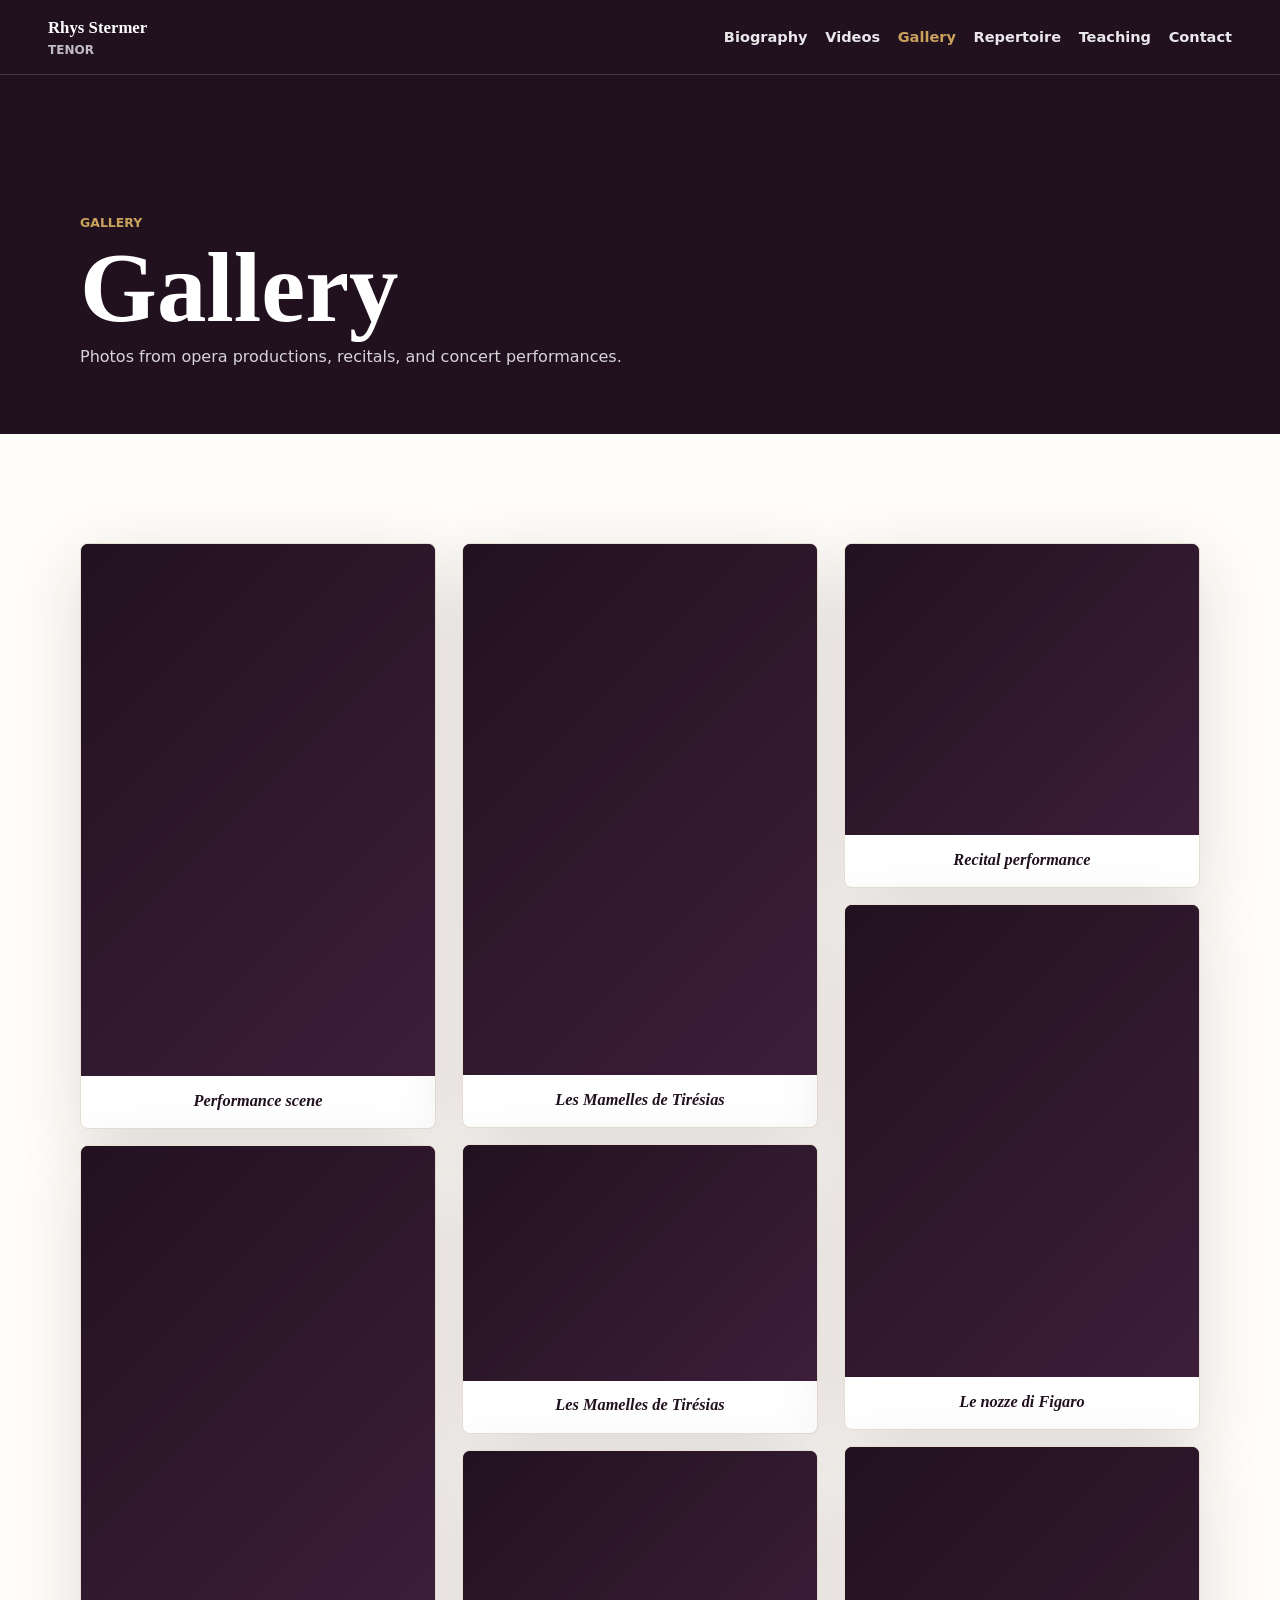
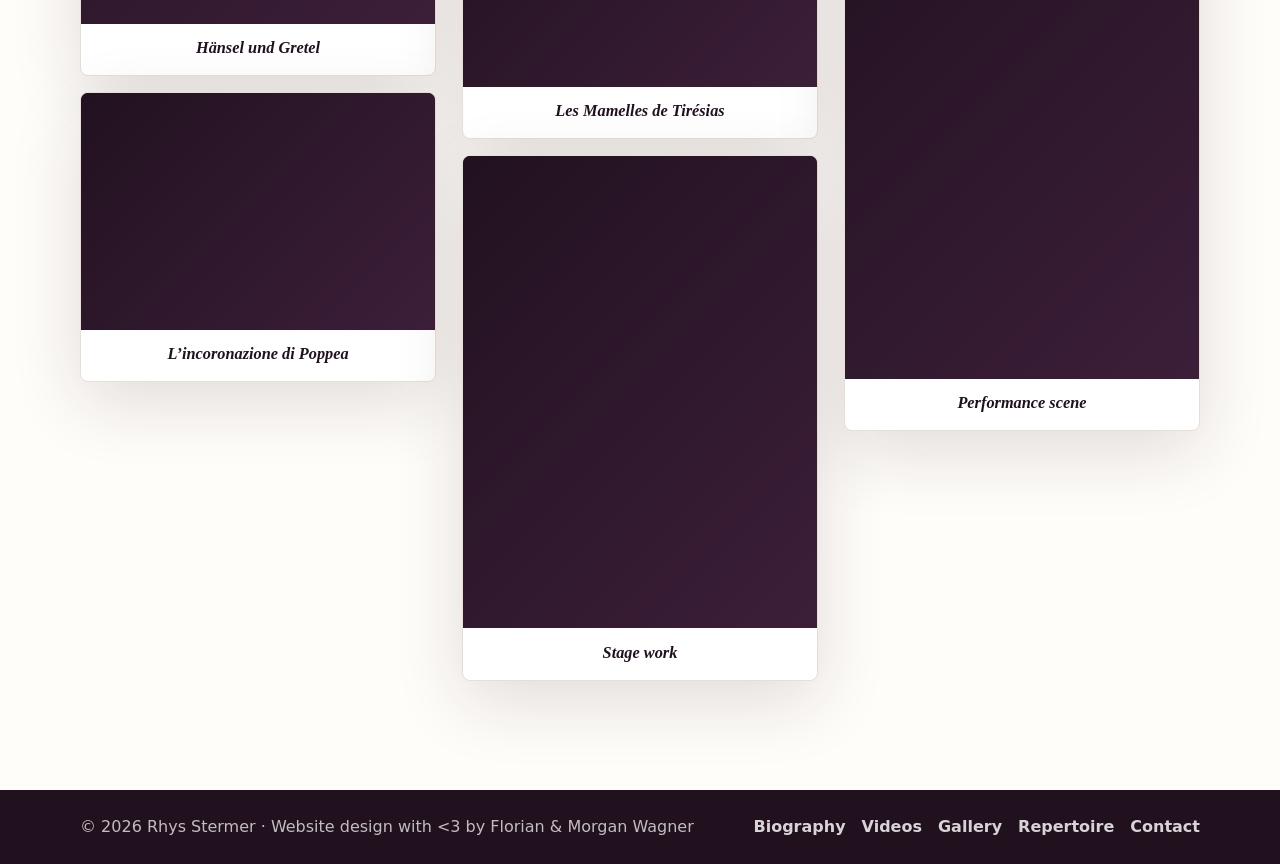
==== gallery.html @ 255713c3 "Deploy Rhys site with GitHub Pages" ====
<!doctype html>
<html lang="en">
  <head>
    <meta charset="utf-8">
    <meta name="viewport" content="width=device-width, initial-scale=1">
    <meta
      http-equiv="Content-Security-Policy"
      content="default-src 'none'; base-uri 'self'; connect-src 'self' https://formspree.io; font-src 'self' data:; form-action https://formspree.io; frame-ancestors 'none'; frame-src 'none'; img-src 'self' https://i.ytimg.com data:; manifest-src 'self'; media-src 'self'; object-src 'none'; script-src 'self'; script-src-attr 'none'; style-src 'self'; style-src-attr 'none'; worker-src 'none'"
    >
    <meta name="referrer" content="strict-origin-when-cross-origin">
    <meta name="description" content="Performance images for American tenor Rhys Stermer.">
    <meta name="theme-color" content="#21111f">
    <meta property="og:type" content="website">
    <meta property="og:title" content="Gallery | Rhys Stermer">
    <meta property="og:description" content="Performance images for American tenor Rhys Stermer.">
    <meta property="og:image" content="assets/images/gallery-01.jpg">
    <title>Gallery | Rhys Stermer</title>
    <link rel="stylesheet" href="assets/css/styles.css">
    <script src="assets/js/main.js" defer></script>
  </head>
  <body>
    <a class="skip-link" href="#main">Skip to content</a>

    <header class="site-header site-header--solid" data-site-header>
      <a class="brand" href="index.html" aria-label="Rhys Stermer home">
        <span class="brand__name">Rhys Stermer</span>
        <span class="brand__meta">Tenor</span>
      </a>
      <button class="nav-toggle" type="button" aria-label="Open navigation" aria-expanded="false" aria-controls="primary-nav" data-nav-toggle>
        <span></span>
        <span></span>
        <span></span>
      </button>
      <nav class="primary-nav" id="primary-nav" aria-label="Primary navigation" data-primary-nav>
        <a href="index.html#bio">Biography</a>
        <a href="index.html#videos">Videos</a>
        <a href="gallery.html" aria-current="page">Gallery</a>
        <a href="index.html#repertoire">Repertoire</a>
        <a href="index.html#teaching">Teaching</a>
        <a href="index.html#contact">Contact</a>
      </nav>
    </header>

    <main id="main">
      <section class="page-hero" aria-labelledby="gallery-title">
        <div class="section__inner">
          <p class="section-kicker">Gallery</p>
          <h1 id="gallery-title">Gallery</h1>
          <p>Photos from opera productions, recitals, and concert performances.</p>
        </div>
      </section>

      <section class="section gallery-section" aria-label="Performance image gallery">
        <div class="section__inner">
          <div class="gallery-grid" aria-live="polite">
            <figure class="gallery-card gallery-card--tall">
              <img src="assets/images/gallery-01.jpg" alt="Rhys Stermer in a staged performance with projected scenery." width="810" height="1217" loading="eager" decoding="async">
              <figcaption>Performance scene</figcaption>
            </figure>
            <figure class="gallery-card gallery-card--tall">
              <img src="assets/images/gallery-02.jpg" alt="Rhys Stermer in character makeup and costume." width="757" height="1022" loading="lazy" decoding="async">
              <figcaption>Hänsel und Gretel</figcaption>
            </figure>
            <figure class="gallery-card gallery-card--landscape">
              <img src="assets/images/gallery-03.jpg" alt="Rhys Stermer seated in an opera production." width="1600" height="1067" loading="lazy" decoding="async">
              <figcaption>L’incoronazione di Poppea</figcaption>
            </figure>
            <figure class="gallery-card gallery-card--portrait">
              <img src="assets/images/gallery-04.jpg" alt="Rhys Stermer performing in a colorful stage scene." width="1067" height="1600" loading="lazy" decoding="async">
              <figcaption>Les Mamelles de Tirésias</figcaption>
            </figure>
            <figure class="gallery-card gallery-card--landscape">
              <img src="assets/images/gallery-05.jpg" alt="Rhys Stermer performing with another singer." width="1600" height="1067" loading="lazy" decoding="async">
              <figcaption>Les Mamelles de Tirésias</figcaption>
            </figure>
            <figure class="gallery-card gallery-card--landscape">
              <img src="assets/images/gallery-06.jpg" alt="Rhys Stermer in costume on stage." width="1600" height="1067" loading="lazy" decoding="async">
              <figcaption>Les Mamelles de Tirésias</figcaption>
            </figure>
            <figure class="gallery-card gallery-card--portrait">
              <img src="assets/images/gallery-07.jpg" alt="Rhys Stermer in a theatrical pose under stage lighting." width="1201" height="1600" loading="lazy" decoding="async">
              <figcaption>Stage work</figcaption>
            </figure>
            <figure class="gallery-card gallery-card--square">
              <img src="assets/images/gallery-08.jpg" alt="Rhys Stermer with colleagues after a performance." width="654" height="538" loading="lazy" decoding="async">
              <figcaption>Recital performance</figcaption>
            </figure>
            <figure class="gallery-card gallery-card--portrait">
              <img src="assets/images/gallery-09.jpg" alt="Rhys Stermer in costume backstage." width="1200" height="1600" loading="lazy" decoding="async">
              <figcaption>Le nozze di Figaro</figcaption>
            </figure>
            <figure class="gallery-card gallery-card--tall">
              <img src="assets/images/rhys-primary.jpg" alt="Rhys Stermer in the homepage performance image." width="810" height="1217" loading="lazy" decoding="async">
              <figcaption>Performance scene</figcaption>
            </figure>
          </div>
        </div>
      </section>
    </main>

    <footer class="site-footer">
      <div class="site-footer__inner">
        <p>© <span data-current-year>2026</span> Rhys Stermer · Website design with &lt;3 by Florian &amp; Morgan Wagner</p>
        <nav aria-label="Footer navigation">
          <a href="index.html#bio">Biography</a>
          <a href="index.html#videos">Videos</a>
          <a href="gallery.html">Gallery</a>
          <a href="index.html#repertoire">Repertoire</a>
          <a href="index.html#contact">Contact</a>
        </nav>
      </div>
    </footer>
  </body>
</html>
---- assets/css/styles.css ----
:root {
  color-scheme: light;
  --plum-950: #21111f;
  --plum-900: #2b1729;
  --plum-800: #3e1f3b;
  --plum-700: #57304e;
  --gold-600: #b58a42;
  --gold-500: #caa25c;
  --sage-700: #4f6258;
  --ink: #171418;
  --muted: #686069;
  --line: #e8dfd4;
  --paper: #fffdf9;
  --warm: #f6efe6;
  --white: #ffffff;
  --shadow: 0 20px 70px rgba(33, 17, 31, 0.14);
  --serif: Georgia, "Times New Roman", serif;
  --sans: system-ui, -apple-system, BlinkMacSystemFont, "Segoe UI", Arial, sans-serif;
  --header-height: 74px;
  --phi: 1.618;
  --space-1: 0.618rem;
  --space-2: 1rem;
  --space-3: 1.618rem;
  --space-4: 2.618rem;
  --space-5: 4.236rem;
  --space-6: 6.854rem;
  --measure: 61.8ch;
  --layout-max: 70rem;
}

* {
  box-sizing: border-box;
}

html {
  scroll-behavior: smooth;
}

body {
  margin: 0;
  background: var(--paper);
  color: var(--ink);
  font-family: var(--sans);
  font-size: 16px;
  line-height: var(--phi);
  text-rendering: optimizeLegibility;
}

body.nav-open {
  overflow: hidden;
}

img {
  display: block;
  max-width: 100%;
}

[hidden] {
  display: none !important;
}

a {
  color: inherit;
  text-decoration-thickness: 1px;
  text-underline-offset: 0.22em;
}

button,
input,
textarea {
  font: inherit;
}

button {
  cursor: pointer;
}

h1,
h2,
h3 {
  margin: 0;
  color: var(--plum-950);
  font-family: var(--serif);
  font-weight: 700;
  line-height: 1.12;
  letter-spacing: 0;
}

h1 {
  max-width: 11ch;
  font-size: 2.618rem;
}

h2 {
  font-size: 1.618rem;
}

h3 {
  font-size: 1.272rem;
}

p {
  margin: 0;
}

i {
  font-style: italic;
}

.skip-link {
  position: fixed;
  top: 12px;
  left: 12px;
  z-index: 1000;
  transform: translateY(-160%);
  border-radius: 4px;
  background: var(--gold-500);
  color: var(--plum-950);
  padding: 0.75rem 1rem;
  font-weight: 700;
}

.skip-link:focus {
  transform: translateY(0);
}

.site-header {
  position: fixed;
  top: 0;
  left: 0;
  right: 0;
  z-index: 50;
  display: flex;
  min-height: var(--header-height);
  align-items: center;
  justify-content: space-between;
  flex-wrap: wrap;
  gap: 1rem;
  border-bottom: 1px solid rgba(255, 255, 255, 0.16);
  background: rgba(33, 17, 31, 0.76);
  color: var(--white);
  padding: 0.85rem clamp(1rem, 4vw, 3rem);
  backdrop-filter: blur(18px);
}

.has-js .site-header {
  flex-wrap: nowrap;
}

.site-header--solid {
  position: sticky;
  background: var(--plum-950);
}

.brand {
  display: inline-flex;
  min-width: 0;
  flex-direction: column;
  text-decoration: none;
}

.brand__name {
  font-family: var(--serif);
  font-size: 1.05rem;
  font-weight: 700;
}

.brand__meta {
  color: rgba(255, 255, 255, 0.72);
  font-size: 0.75rem;
  font-weight: 600;
  letter-spacing: 0;
  text-transform: uppercase;
}

.nav-toggle {
  position: relative;
  z-index: 60;
  display: inline-grid;
  width: 44px;
  height: 44px;
  place-items: center;
  border: 1px solid rgba(255, 255, 255, 0.28);
  border-radius: 4px;
  background: transparent;
  color: var(--white);
}

.nav-toggle span {
  display: block;
  width: 18px;
  height: 2px;
  background: currentColor;
}

.primary-nav {
  width: 100%;
  display: flex;
  flex-wrap: wrap;
  gap: 0.2rem 0.8rem;
  background: var(--plum-950);
  color: var(--white);
  padding: 0.65rem 1rem;
}

.has-js .primary-nav {
  position: fixed;
  inset: 0;
  display: grid;
  place-content: center;
  gap: 1rem;
  transform: translateX(100%);
  padding: 6rem 2rem 2rem;
  width: auto;
  text-align: center;
  transition: transform 220ms ease;
}

.has-js .primary-nav.is-open {
  transform: translateX(0);
}

.primary-nav a {
  display: inline-flex;
  justify-content: center;
  padding: 0.5rem;
  color: rgba(255, 255, 255, 0.9);
  font-weight: 700;
  text-decoration: none;
}

.primary-nav a:hover,
.primary-nav a:focus-visible,
.primary-nav a[aria-current="page"] {
  color: var(--gold-500);
}

.hero {
  position: relative;
  min-height: min(760px, 88svh);
  overflow: hidden;
  background: var(--plum-950);
  color: var(--white);
}

.hero__image,
.hero__overlay {
  position: absolute;
  inset: 0;
}

.hero__image img {
  width: 100%;
  height: 100%;
  object-fit: cover;
  object-position: center 38%;
  opacity: 0.74;
}

.hero__overlay {
  background:
    linear-gradient(90deg, rgba(33, 17, 31, 0.94) 0%, rgba(33, 17, 31, 0.68) 61.8%, rgba(33, 17, 31, 0.16) 100%),
    linear-gradient(0deg, rgba(33, 17, 31, 0.76) 0%, rgba(33, 17, 31, 0.08) 38.2%);
}

.hero__content {
  position: relative;
  z-index: 2;
  display: grid;
  min-height: min(760px, 88svh);
  align-content: end;
  gap: var(--space-3);
  max-width: 760px;
  padding: calc(var(--header-height) + var(--space-4)) 1rem var(--space-4);
}

.hero h1,
.hero p {
  color: var(--white);
}

.eyebrow,
.section-kicker {
  color: var(--gold-500);
  font-size: 0.78rem;
  font-weight: 800;
  letter-spacing: 0;
  text-transform: uppercase;
}

.hero__lead {
  max-width: var(--measure);
  font-size: 1.12rem;
  line-height: 1.55;
}

.hero__text {
  max-width: 52ch;
  color: rgba(255, 255, 255, 0.84);
}

.button-row {
  display: flex;
  flex-wrap: wrap;
  gap: var(--space-2);
  margin-top: var(--space-1);
}

.button {
  display: inline-flex;
  min-height: 46px;
  align-items: center;
  justify-content: center;
  border: 1px solid transparent;
  border-radius: 4px;
  padding: 0.78rem 1rem;
  font-weight: 800;
  text-decoration: none;
  transition: background 160ms ease, border-color 160ms ease, color 160ms ease, transform 160ms ease;
}

.button:hover,
.button:focus-visible {
  transform: translateY(-1px);
}

.button--primary {
  background: var(--gold-500);
  color: var(--plum-950);
}

.button--secondary {
  border-color: rgba(255, 255, 255, 0.52);
  color: var(--white);
}

.hero-facts {
  display: grid;
  grid-template-columns: 1fr;
  gap: var(--space-1);
  margin: var(--space-1) 0 0;
}

.hero-facts div {
  border-left: 2px solid var(--gold-500);
  background: rgba(255, 255, 255, 0.1);
  padding: 0.8rem 0.9rem;
}

.hero-facts dt {
  color: rgba(255, 255, 255, 0.66);
  font-size: 0.72rem;
  font-weight: 800;
  letter-spacing: 0;
  text-transform: uppercase;
}

.hero-facts dd {
  margin: 0.12rem 0 0;
  color: var(--white);
  font-weight: 700;
}

.section {
  padding: var(--space-5) 0;
}

.section__inner {
  width: min(var(--layout-max), calc(100% - var(--space-4)));
  margin: 0 auto;
}

.section--intro {
  background: var(--paper);
}

.section--muted {
  background: var(--warm);
}

.section--plum,
.section--contact {
  background: var(--plum-950);
  color: rgba(255, 255, 255, 0.82);
}

.section--plum h2,
.section--plum h3,
.section--contact h2,
.section--contact h3 {
  color: var(--white);
}

.two-column {
  display: grid;
  gap: var(--space-4);
}

.copy-block {
  display: grid;
  gap: var(--space-2);
}

.copy-block p,
.section-heading p,
.content-card p,
.contact-layout p {
  max-width: var(--measure);
  color: var(--muted);
}

.section--plum .section-heading p,
.section--plum .content-card p,
.section--contact p {
  color: rgba(255, 255, 255, 0.76);
}

.section-heading {
  display: grid;
  gap: var(--space-1);
  margin-bottom: var(--space-4);
}

.section-heading--split {
  align-items: end;
}

.info-panel,
.content-card,
.contact-form {
  border: 1px solid var(--line);
  border-radius: 8px;
  background: var(--white);
  box-shadow: var(--shadow);
}

.info-panel {
  align-self: start;
  padding: 1.25rem;
}

.section--materials {
  background: var(--paper);
  padding-top: 0;
}

.materials-panel {
  display: grid;
  gap: var(--space-3);
  border: 1px solid var(--line);
  border-radius: 8px;
  background: var(--white);
  padding: var(--space-3);
  box-shadow: var(--shadow);
}

.materials-panel h2 {
  margin-top: 0.35rem;
}

.materials-panel p:not(.section-kicker) {
  max-width: 650px;
  color: var(--muted);
}

.materials-actions {
  display: flex;
  flex-wrap: wrap;
  gap: 0.65rem;
}

.button--dark {
  border-color: rgba(33, 17, 31, 0.18);
  background: var(--plum-950);
  color: var(--white);
}

.timeline {
  display: grid;
  gap: 1.1rem;
  margin-top: 1.2rem;
}

.timeline article {
  border-left: 2px solid var(--gold-500);
  padding-left: 1rem;
}

.timeline__school {
  color: var(--plum-950);
  font-weight: 800;
}

.timeline time {
  color: var(--sage-700);
  font-size: 0.92rem;
  font-weight: 800;
}

.highlight-list {
  display: grid;
  gap: 0.65rem;
  grid-template-columns: 1fr;
  margin: 0;
  padding: 0;
  list-style: none;
}

.highlight-list li {
  border-bottom: 1px solid rgba(62, 31, 59, 0.13);
  padding: 0.4rem 0;
  color: var(--plum-950);
  font-weight: 650;
}

.text-link {
  color: var(--plum-800);
  font-weight: 800;
  text-decoration-color: var(--gold-500);
}

.section--plum .text-link,
.section--contact .text-link {
  color: var(--gold-500);
}

.video-grid,
.card-grid {
  display: grid;
  gap: 1rem;
}

.video-carousel {
  display: grid;
  gap: 1rem;
}

.gallery-carousel {
  display: grid;
  gap: 1rem;
}

.media-carousel {
  display: grid;
  gap: var(--space-2);
}

.media-carousel__viewport {
  margin-inline: -0.25rem;
  overflow-x: auto;
  overflow-y: hidden;
  padding: 0.25rem 0.25rem 0.75rem;
  scroll-behavior: smooth;
  scroll-padding-inline: 0.25rem;
  scroll-snap-type: x mandatory;
  scrollbar-width: none;
}

.media-carousel__viewport::-webkit-scrollbar {
  display: none;
}

.media-carousel__controls {
  display: none;
}

.has-js .media-carousel__controls {
  display: flex;
  align-items: center;
  justify-content: center;
  gap: 1rem;
}

.media-carousel__status {
  min-width: 9.5rem;
  color: var(--muted);
  font-size: 0.92rem;
  font-weight: 800;
  text-align: center;
}

.has-js .video-grid,
.has-js .performance-grid {
  display: flex;
  gap: var(--space-2);
  align-items: flex-start;
}

.video-card {
  display: grid;
  overflow: hidden;
  border: 1px solid var(--line);
  border-radius: 8px;
  background: var(--white);
  color: var(--ink);
  text-decoration: none;
  box-shadow: var(--shadow);
}

.video-card--featured {
  border-color: rgba(181, 138, 66, 0.46);
}

.video-card__thumb {
  position: relative;
  display: block;
  aspect-ratio: 16 / 9;
  overflow: hidden;
  background-color: var(--plum-900);
  background-position: center;
  background-size: cover;
}

.video-card__thumb img {
  width: 100%;
  height: 100%;
  object-fit: cover;
}

.video-card__thumb::after {
  position: absolute;
  inset: 0;
  content: "";
  background: rgba(33, 17, 31, 0.2);
}

.play-icon {
  position: absolute;
  top: 50%;
  left: 50%;
  z-index: 2;
  width: 56px;
  height: 56px;
  transform: translate(-50%, -50%);
  border-radius: 999px;
  background: rgba(255, 255, 255, 0.3);
}

.play-icon::before {
  position: absolute;
  top: 50%;
  left: 53%;
  width: 0;
  height: 0;
  transform: translate(-45%, -50%);
  border-top: 11px solid transparent;
  border-bottom: 11px solid transparent;
  border-left: 17px solid rgba(255, 255, 255, 0.9);
  content: "";
}

.video-card__body {
  display: grid;
  gap: 0.25rem;
  padding: 1rem;
}

.video-card__label {
  color: var(--sage-700);
  font-size: 0.74rem;
  font-weight: 800;
  text-transform: uppercase;
}

.video-card__title {
  color: var(--plum-950);
  font-weight: 800;
  line-height: 1.35;
}

.video-card__meta {
  color: var(--muted);
  font-size: 0.93rem;
}

.performance-grid {
  display: grid;
  gap: var(--space-3);
  align-items: start;
}

.performance-card,
.gallery-card {
  margin: 0;
  border-radius: 8px;
  background: var(--white);
}

.performance-card,
.gallery-card {
  border: 1px solid var(--line);
  box-shadow: var(--shadow);
}

.performance-card {
  color: var(--ink);
  text-decoration: none;
}

.performance-card__image {
  display: grid;
  place-items: center;
  background:
    linear-gradient(135deg, rgba(33, 17, 31, 0.96), rgba(62, 31, 59, 0.9)),
    var(--plum-900);
  border-radius: 8px 8px 0 0;
  overflow: hidden;
}

.performance-card img {
  width: 100%;
  height: auto;
  object-fit: cover;
}

.has-js .video-card,
.has-js .performance-card {
  flex: 0 0 calc((100% - (var(--space-2) * 2)) / 3.236);
  scroll-snap-align: start;
}

.has-js .performance-card {
  display: grid;
  align-self: start;
}

.performance-card figcaption,
.performance-card__caption,
.gallery-card figcaption {
  display: block;
  padding: 0.85rem 1rem 1rem;
  color: var(--plum-950);
  font-family: var(--serif);
  font-size: 1.02rem;
  font-style: italic;
  font-weight: 700;
  line-height: 1.35;
  text-align: center;
}

.icon-button {
  display: inline-grid;
  width: 42px;
  height: 42px;
  place-items: center;
  border: 1px solid var(--line);
  border-radius: 999px;
  background: var(--paper);
  color: var(--plum-950);
  font-size: 1.6rem;
  line-height: 1;
}

.card-grid {
  grid-template-columns: 1fr;
}

.content-card {
  display: grid;
  gap: 0.85rem;
  padding: 1.2rem;
}

.section--plum .content-card {
  border-color: rgba(255, 255, 255, 0.14);
  background: rgba(255, 255, 255, 0.07);
  box-shadow: none;
}

.content-card ul {
  display: grid;
  gap: 0.46rem;
  margin: 0;
  padding-left: 1.1rem;
}

.content-card li {
  padding-left: 0.1rem;
}

.contact-layout {
  display: grid;
  gap: var(--space-4);
}

.link-list {
  display: flex;
  flex-wrap: wrap;
  gap: 0.65rem;
  margin-top: 1.4rem;
}

.link-list a {
  border: 1px solid rgba(255, 255, 255, 0.18);
  border-radius: 4px;
  padding: 0.5rem 0.7rem;
  color: var(--white);
  font-weight: 800;
  text-decoration: none;
}

.link-list a:hover,
.link-list a:focus-visible {
  border-color: var(--gold-500);
  color: var(--gold-500);
}

.contact-form {
  display: grid;
  gap: 1rem;
  padding: 1.2rem;
  color: var(--ink);
}

.form-grid {
  display: grid;
  gap: 1rem;
}

.form-field {
  display: grid;
  gap: 0.35rem;
  color: var(--plum-950);
  font-size: 0.92rem;
  font-weight: 800;
}

.form-field input,
.form-field textarea {
  width: 100%;
  border: 1px solid #d9cec2;
  border-radius: 4px;
  background: var(--paper);
  color: var(--ink);
  padding: 0.8rem;
}

.form-field textarea {
  resize: vertical;
}

.form-field--honeypot {
  position: absolute;
  width: 1px;
  height: 1px;
  overflow: hidden;
  clip: rect(0 0 0 0);
  clip-path: inset(50%);
  white-space: nowrap;
}

.page-hero {
  background: var(--plum-950);
  color: rgba(255, 255, 255, 0.82);
  padding: calc(var(--header-height) + 4rem) 0 4rem;
}

.page-hero h1 {
  color: var(--white);
}

.page-hero p:not(.section-kicker) {
  max-width: var(--measure);
}

.gallery-section {
  background: var(--paper);
}

.gallery-grid {
  column-count: 1;
  column-gap: var(--space-2);
}

.gallery-card {
  display: grid;
  break-inside: avoid;
  overflow: hidden;
  margin-bottom: var(--space-2);
}

.gallery-grid img {
  width: 100%;
  height: auto;
  background:
    linear-gradient(135deg, rgba(33, 17, 31, 0.96), rgba(62, 31, 59, 0.9)),
    var(--plum-900);
}

.site-footer {
  background: var(--plum-950);
  color: rgba(255, 255, 255, 0.72);
  padding: 1.5rem 0;
}

.site-footer__inner {
  display: grid;
  width: min(var(--layout-max), calc(100% - 2rem));
  margin: 0 auto;
  gap: 1rem;
}

.site-footer nav {
  display: flex;
  flex-wrap: wrap;
  gap: 0.8rem 1rem;
}

.site-footer a {
  color: rgba(255, 255, 255, 0.82);
  font-weight: 700;
  text-decoration: none;
}

.site-footer a:hover,
.site-footer a:focus-visible {
  color: var(--gold-500);
}

:focus-visible {
  outline: 3px solid rgba(202, 162, 92, 0.75);
  outline-offset: 3px;
}

@media (min-width: 640px) {
  h1 {
    font-size: 4.236rem;
  }

  h2 {
    font-size: 2.618rem;
  }

  .hero__content {
    padding-right: 2rem;
    padding-bottom: 3rem;
    padding-left: 2rem;
  }

  .hero__lead {
    font-size: 1.22rem;
  }

  .section {
    padding: var(--space-6) 0;
  }

  .section--materials {
    padding-top: 0;
  }

  .info-panel,
  .materials-panel,
  .content-card,
  .contact-form {
    padding: 1.6rem;
  }

  .hero-facts,
  .highlight-list,
  .performance-grid,
  .form-grid {
    grid-template-columns: repeat(2, minmax(0, 1fr));
  }

  .gallery-grid {
    column-count: 2;
    column-gap: var(--space-3);
  }
}

@media (max-width: 520px) {
  .video-card__body {
    padding: 0.7rem;
  }

  .video-card__label {
    font-size: 0.62rem;
  }

  .video-card__title {
    font-size: 0.82rem;
  }

  .video-card__meta {
    font-size: 0.76rem;
  }

  .performance-card figcaption,
  .performance-card__caption,
  .gallery-card figcaption {
    padding: 0.65rem 0.5rem 0.75rem;
    font-size: 0.82rem;
  }
}

@media (min-width: 860px) {
  h1 {
    font-size: 6.18rem;
  }

  h2 {
    font-size: 4.236rem;
  }

  .nav-toggle {
    display: none;
  }

  .primary-nav,
  .has-js .primary-nav {
    position: static;
    display: flex;
    transform: none;
    align-items: center;
    justify-content: flex-end;
    gap: 1.1rem;
    background: transparent;
    padding: 0;
    text-align: left;
    transition: none;
  }

  .primary-nav a {
    padding: 0;
    font-size: 0.91rem;
  }

  .hero-facts {
    grid-template-columns: repeat(3, minmax(0, 1fr));
  }

  .two-column {
    grid-template-columns: minmax(0, 1.618fr) minmax(300px, 1fr);
    gap: var(--space-5);
  }

  .materials-panel {
    grid-template-columns: minmax(0, 1.618fr) auto;
    align-items: center;
    padding: var(--space-4);
  }

  .section-heading--split {
    grid-template-columns: minmax(0, 1.618fr) auto;
  }

  .highlight-list {
    grid-template-columns: repeat(3, minmax(0, 1fr));
  }

  .performance-grid,
  .card-grid,
  .card-grid--teaching {
    grid-template-columns: repeat(3, minmax(0, 1fr));
  }

  .video-grid {
    grid-template-columns: repeat(3, minmax(0, 1fr));
  }

  .contact-layout {
    grid-template-columns: minmax(0, 1fr) minmax(420px, 1.618fr);
    gap: var(--space-5);
    align-items: start;
  }

  .site-footer__inner {
    grid-template-columns: 1fr auto;
    align-items: center;
  }
}

@media (min-width: 1120px) {
  .hero__content {
    padding-left: max(5rem, calc((100vw - 1120px) / 2));
  }

  .gallery-grid {
    column-count: 3;
  }
}

@media (prefers-reduced-motion: reduce) {
  *,
  *::before,
  *::after {
    scroll-behavior: auto !important;
    transition-duration: 0.001ms !important;
    animation-duration: 0.001ms !important;
    animation-iteration-count: 1 !important;
  }
}
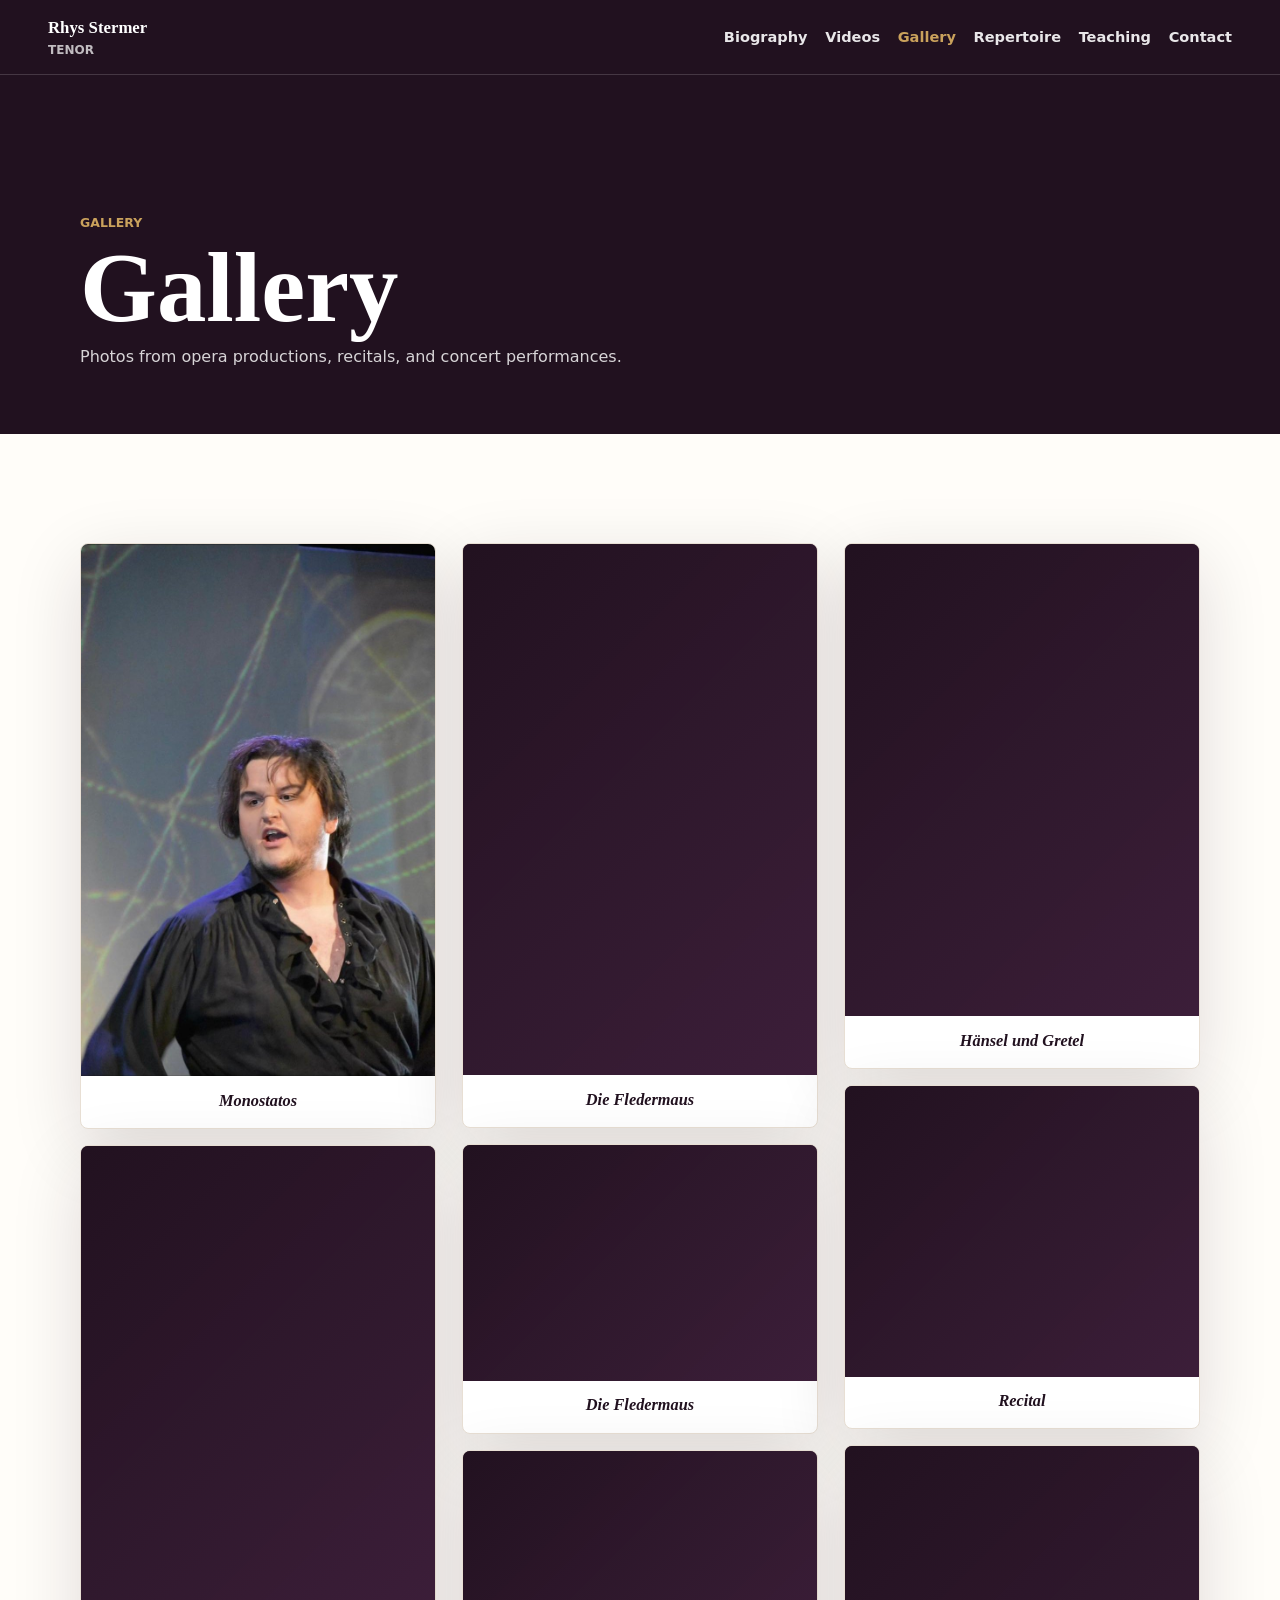
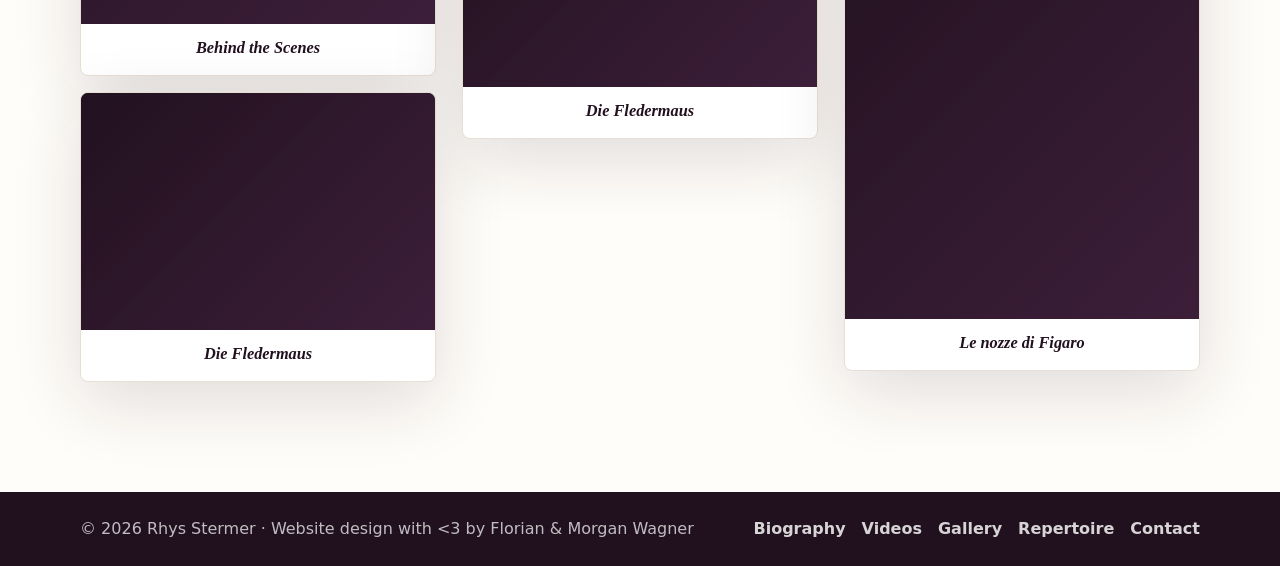
==== commit 88e67686: "bug fix and update of content - Image titles fixed - Dead Youtube links deleted - Mobile view fixed " ====
--- a/gallery.html
+++ b/gallery.html
@@ -54,44 +54,40 @@
         <div class="section__inner">
           <div class="gallery-grid" aria-live="polite">
             <figure class="gallery-card gallery-card--tall">
-              <img src="assets/images/gallery-01.jpg" alt="Rhys Stermer in a staged performance with projected scenery." width="810" height="1217" loading="eager" decoding="async">
-              <figcaption>Performance scene</figcaption>
+              <img src="assets/images/gallery-01.jpg" alt="Rhys Stermer as Monostatos in a staged performance." width="810" height="1217" loading="eager" decoding="async">
+              <figcaption>Monostatos</figcaption>
             </figure>
             <figure class="gallery-card gallery-card--tall">
-              <img src="assets/images/gallery-02.jpg" alt="Rhys Stermer in character makeup and costume." width="757" height="1022" loading="lazy" decoding="async">
+              <img src="assets/images/gallery-02.jpg" alt="Rhys Stermer in costume behind the scenes." width="757" height="1022" loading="lazy" decoding="async">
+              <figcaption>Behind the Scenes</figcaption>
+            </figure>
+            <figure class="gallery-card gallery-card--landscape">
+              <img src="assets/images/gallery-03.jpg" alt="Rhys Stermer as Alfred in Die Fledermaus." width="1600" height="1067" loading="lazy" decoding="async">
+              <figcaption>Die Fledermaus</figcaption>
+            </figure>
+            <figure class="gallery-card gallery-card--portrait">
+              <img src="assets/images/gallery-04.jpg" alt="Rhys Stermer as Alfred in Die Fledermaus." width="1067" height="1600" loading="lazy" decoding="async">
+              <figcaption>Die Fledermaus</figcaption>
+            </figure>
+            <figure class="gallery-card gallery-card--landscape">
+              <img src="assets/images/gallery-05.jpg" alt="Rhys Stermer as Alfred in Die Fledermaus." width="1600" height="1067" loading="lazy" decoding="async">
+              <figcaption>Die Fledermaus</figcaption>
+            </figure>
+            <figure class="gallery-card gallery-card--landscape">
+              <img src="assets/images/gallery-06.jpg" alt="Rhys Stermer as Alfred in Die Fledermaus." width="1600" height="1067" loading="lazy" decoding="async">
+              <figcaption>Die Fledermaus</figcaption>
+            </figure>
+            <figure class="gallery-card gallery-card--portrait">
+              <img src="assets/images/gallery-07.jpg" alt="Rhys Stermer as Hexe in Hänsel und Gretel." width="1201" height="1600" loading="lazy" decoding="async">
               <figcaption>Hänsel und Gretel</figcaption>
             </figure>
-            <figure class="gallery-card gallery-card--landscape">
-              <img src="assets/images/gallery-03.jpg" alt="Rhys Stermer seated in an opera production." width="1600" height="1067" loading="lazy" decoding="async">
-              <figcaption>L’incoronazione di Poppea</figcaption>
-            </figure>
-            <figure class="gallery-card gallery-card--portrait">
-              <img src="assets/images/gallery-04.jpg" alt="Rhys Stermer performing in a colorful stage scene." width="1067" height="1600" loading="lazy" decoding="async">
-              <figcaption>Les Mamelles de Tirésias</figcaption>
-            </figure>
-            <figure class="gallery-card gallery-card--landscape">
-              <img src="assets/images/gallery-05.jpg" alt="Rhys Stermer performing with another singer." width="1600" height="1067" loading="lazy" decoding="async">
-              <figcaption>Les Mamelles de Tirésias</figcaption>
-            </figure>
-            <figure class="gallery-card gallery-card--landscape">
-              <img src="assets/images/gallery-06.jpg" alt="Rhys Stermer in costume on stage." width="1600" height="1067" loading="lazy" decoding="async">
-              <figcaption>Les Mamelles de Tirésias</figcaption>
-            </figure>
-            <figure class="gallery-card gallery-card--portrait">
-              <img src="assets/images/gallery-07.jpg" alt="Rhys Stermer in a theatrical pose under stage lighting." width="1201" height="1600" loading="lazy" decoding="async">
-              <figcaption>Stage work</figcaption>
-            </figure>
             <figure class="gallery-card gallery-card--square">
-              <img src="assets/images/gallery-08.jpg" alt="Rhys Stermer with colleagues after a performance." width="654" height="538" loading="lazy" decoding="async">
-              <figcaption>Recital performance</figcaption>
+              <img src="assets/images/gallery-08.jpg" alt="Rhys Stermer singing in a recital with fellow performers." width="654" height="538" loading="lazy" decoding="async">
+              <figcaption>Recital</figcaption>
             </figure>
             <figure class="gallery-card gallery-card--portrait">
               <img src="assets/images/gallery-09.jpg" alt="Rhys Stermer in costume backstage." width="1200" height="1600" loading="lazy" decoding="async">
               <figcaption>Le nozze di Figaro</figcaption>
-            </figure>
-            <figure class="gallery-card gallery-card--tall">
-              <img src="assets/images/rhys-primary.jpg" alt="Rhys Stermer in the homepage performance image." width="810" height="1217" loading="lazy" decoding="async">
-              <figcaption>Performance scene</figcaption>
             </figure>
           </div>
         </div>
--- a/assets/css/styles.css
+++ b/assets/css/styles.css
@@ -209,15 +209,22 @@
   display: grid;
   place-content: center;
   gap: 1rem;
-  transform: translateX(100%);
+  visibility: hidden;
+  opacity: 0;
+  pointer-events: none;
   padding: 6rem 2rem 2rem;
   width: auto;
   text-align: center;
-  transition: transform 220ms ease;
+  transition:
+    opacity 220ms ease,
+    visibility 0s linear 220ms;
 }
 
 .has-js .primary-nav.is-open {
-  transform: translateX(0);
+  visibility: visible;
+  opacity: 1;
+  pointer-events: auto;
+  transition-delay: 0s;
 }
 
 .primary-nav a {
@@ -994,6 +1001,12 @@
   }
 }
 
+@media (max-width: 859px) {
+  .site-header {
+    backdrop-filter: none;
+  }
+}
+
 @media (min-width: 860px) {
   h1 {
     font-size: 6.18rem;
@@ -1012,6 +1025,9 @@
     position: static;
     display: flex;
     transform: none;
+    visibility: visible;
+    opacity: 1;
+    pointer-events: auto;
     align-items: center;
     justify-content: flex-end;
     gap: 1.1rem;
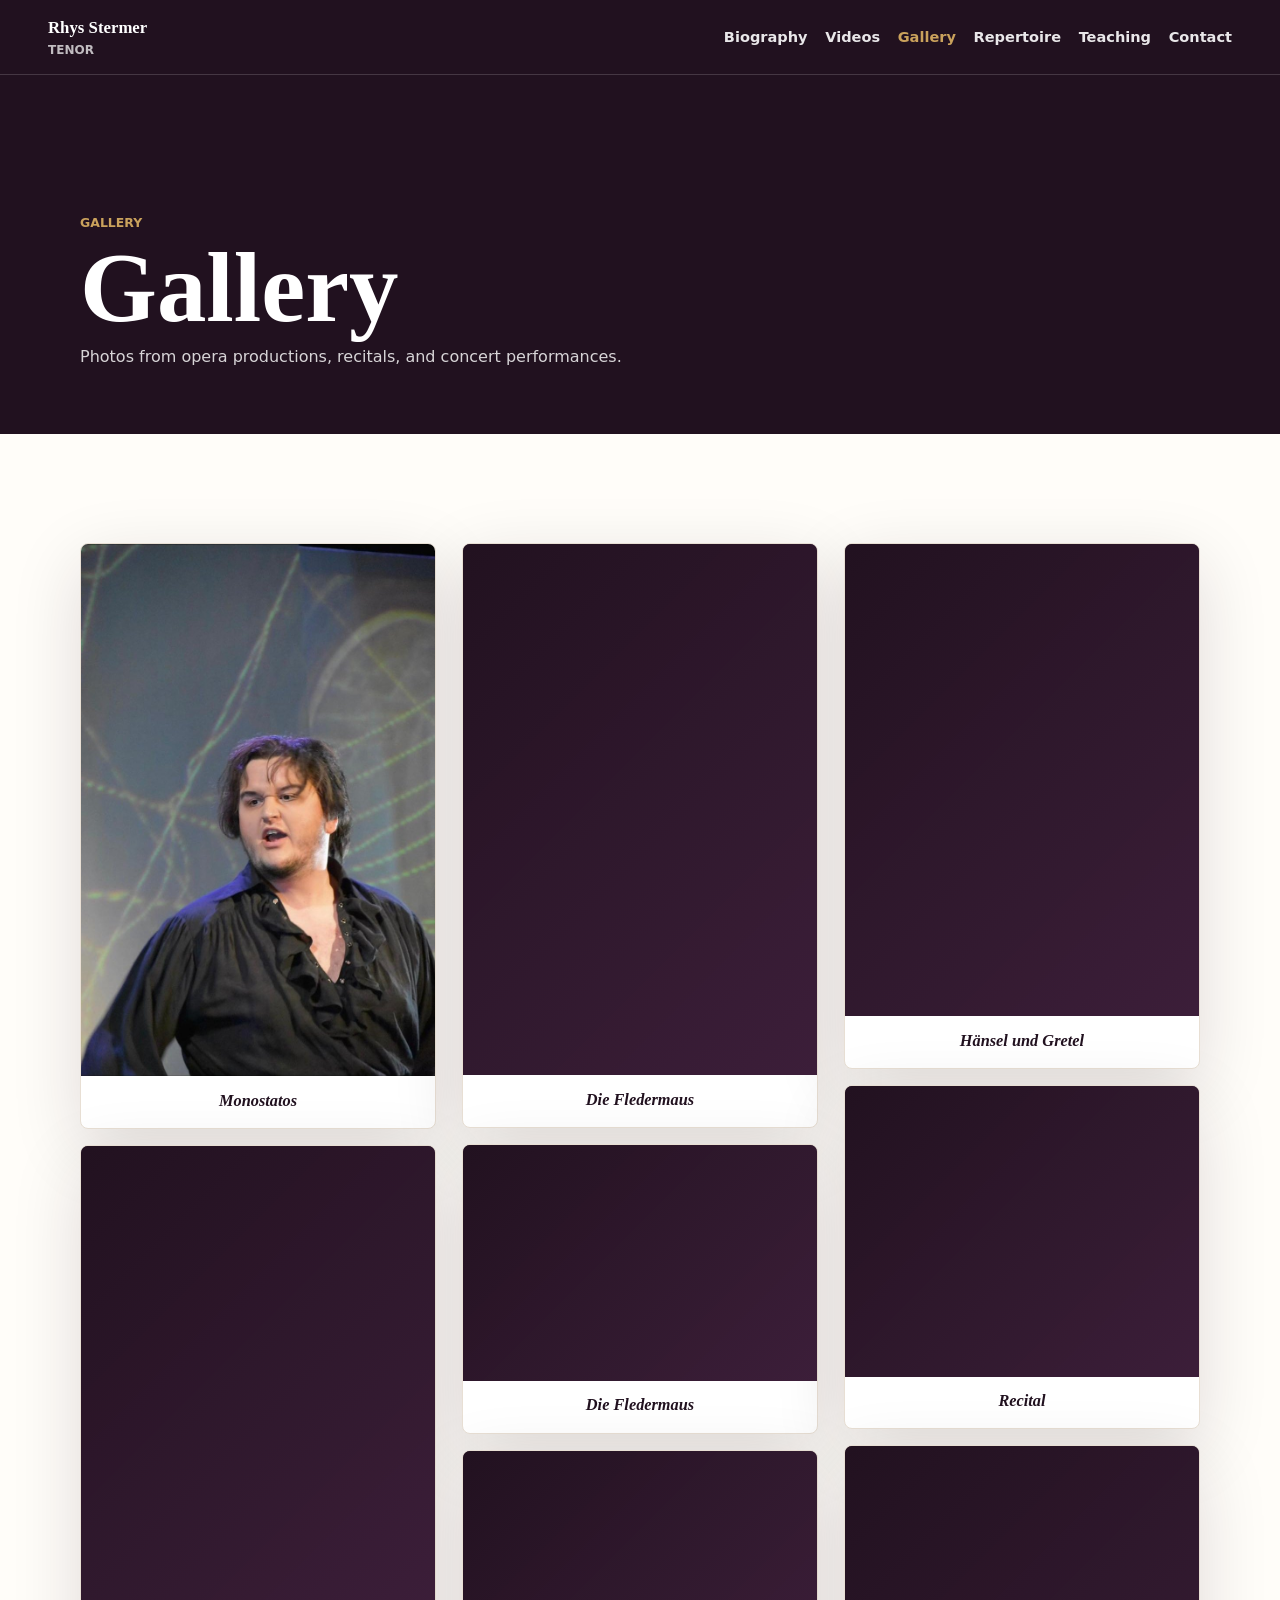
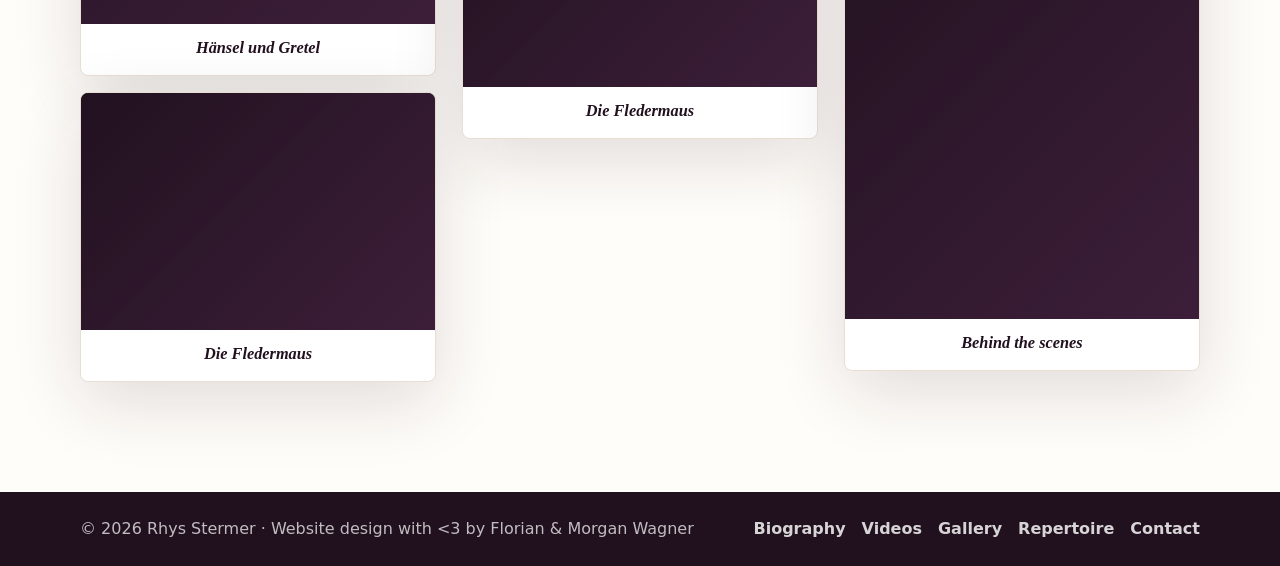
==== commit 9cb7d963: "Undertitel Correction 2 images" ====
--- a/gallery.html
+++ b/gallery.html
@@ -59,7 +59,7 @@
             </figure>
             <figure class="gallery-card gallery-card--tall">
               <img src="assets/images/gallery-02.jpg" alt="Rhys Stermer in costume behind the scenes." width="757" height="1022" loading="lazy" decoding="async">
-              <figcaption>Behind the Scenes</figcaption>
+              <figcaption>Hänsel und Gretel</figcaption>
             </figure>
             <figure class="gallery-card gallery-card--landscape">
               <img src="assets/images/gallery-03.jpg" alt="Rhys Stermer as Alfred in Die Fledermaus." width="1600" height="1067" loading="lazy" decoding="async">
@@ -87,7 +87,7 @@
             </figure>
             <figure class="gallery-card gallery-card--portrait">
               <img src="assets/images/gallery-09.jpg" alt="Rhys Stermer in costume backstage." width="1200" height="1600" loading="lazy" decoding="async">
-              <figcaption>Le nozze di Figaro</figcaption>
+              <figcaption>Behind the scenes</figcaption>
             </figure>
           </div>
         </div>
